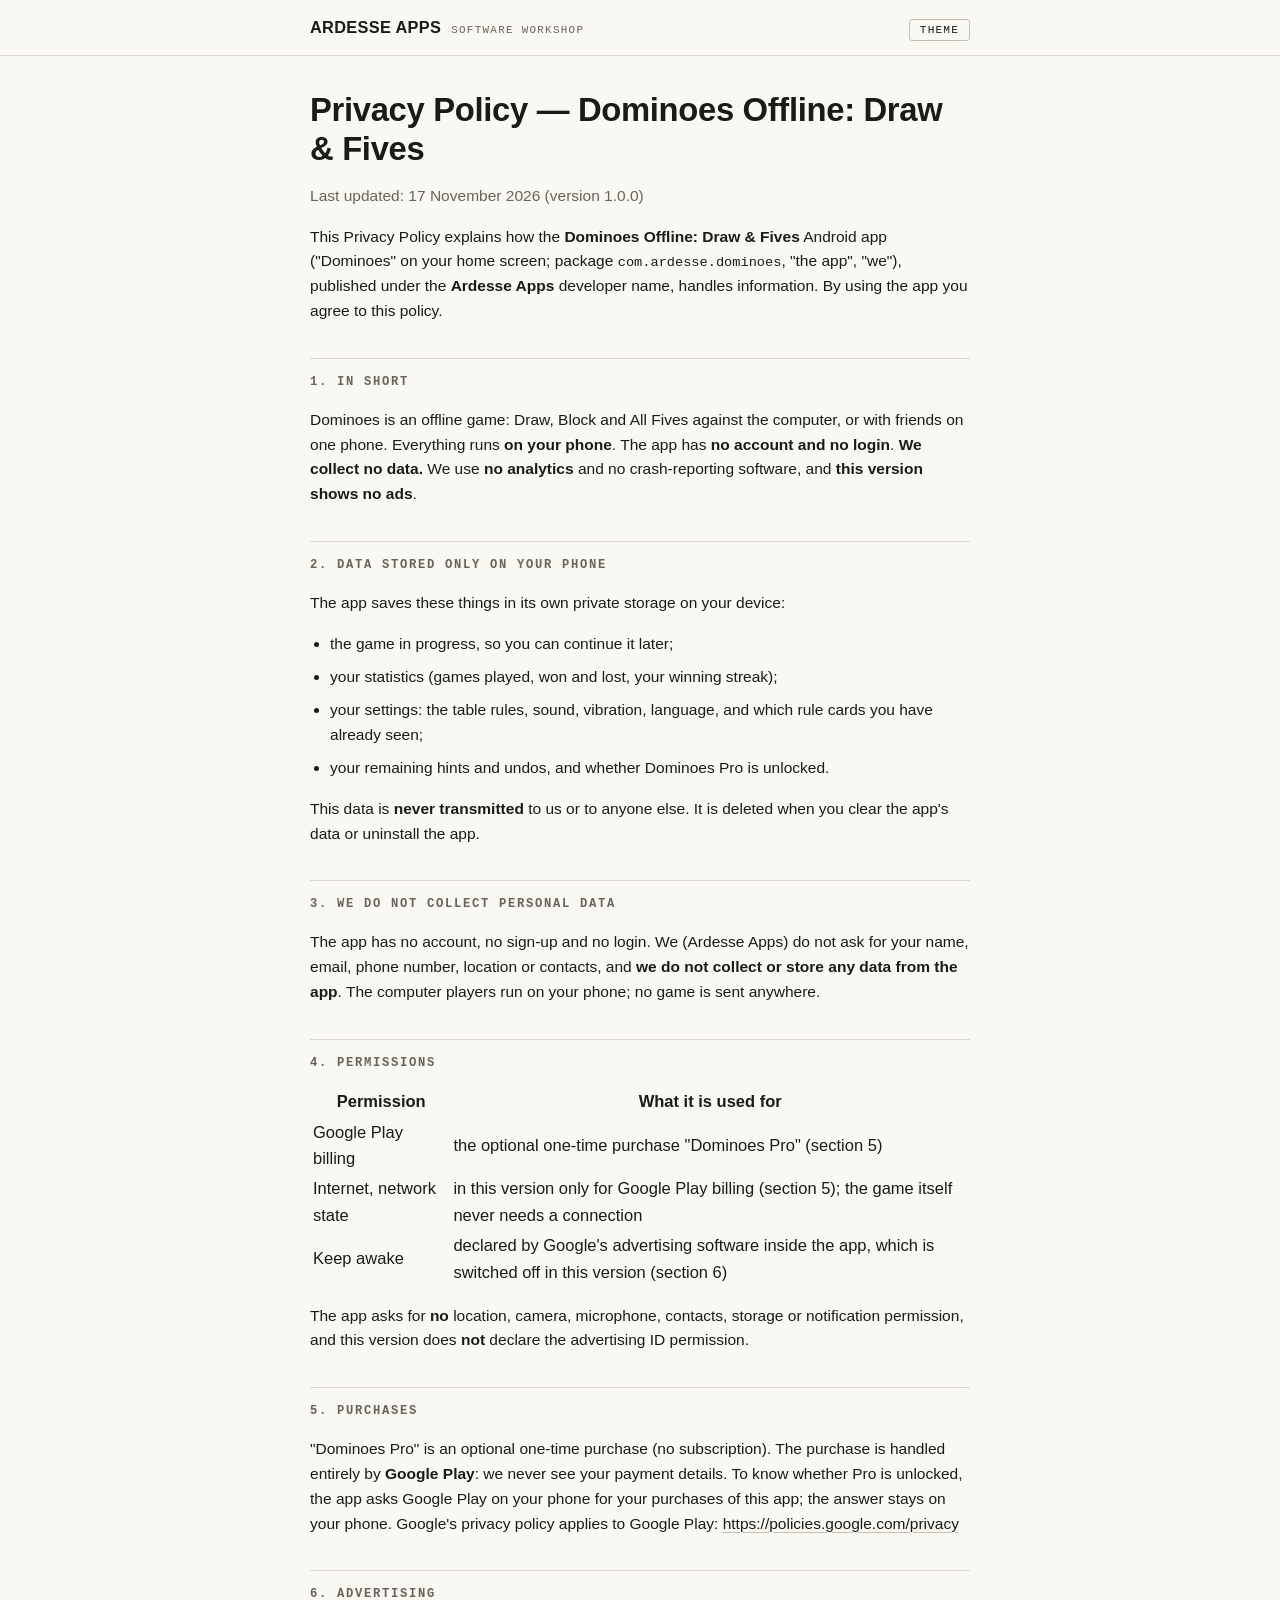
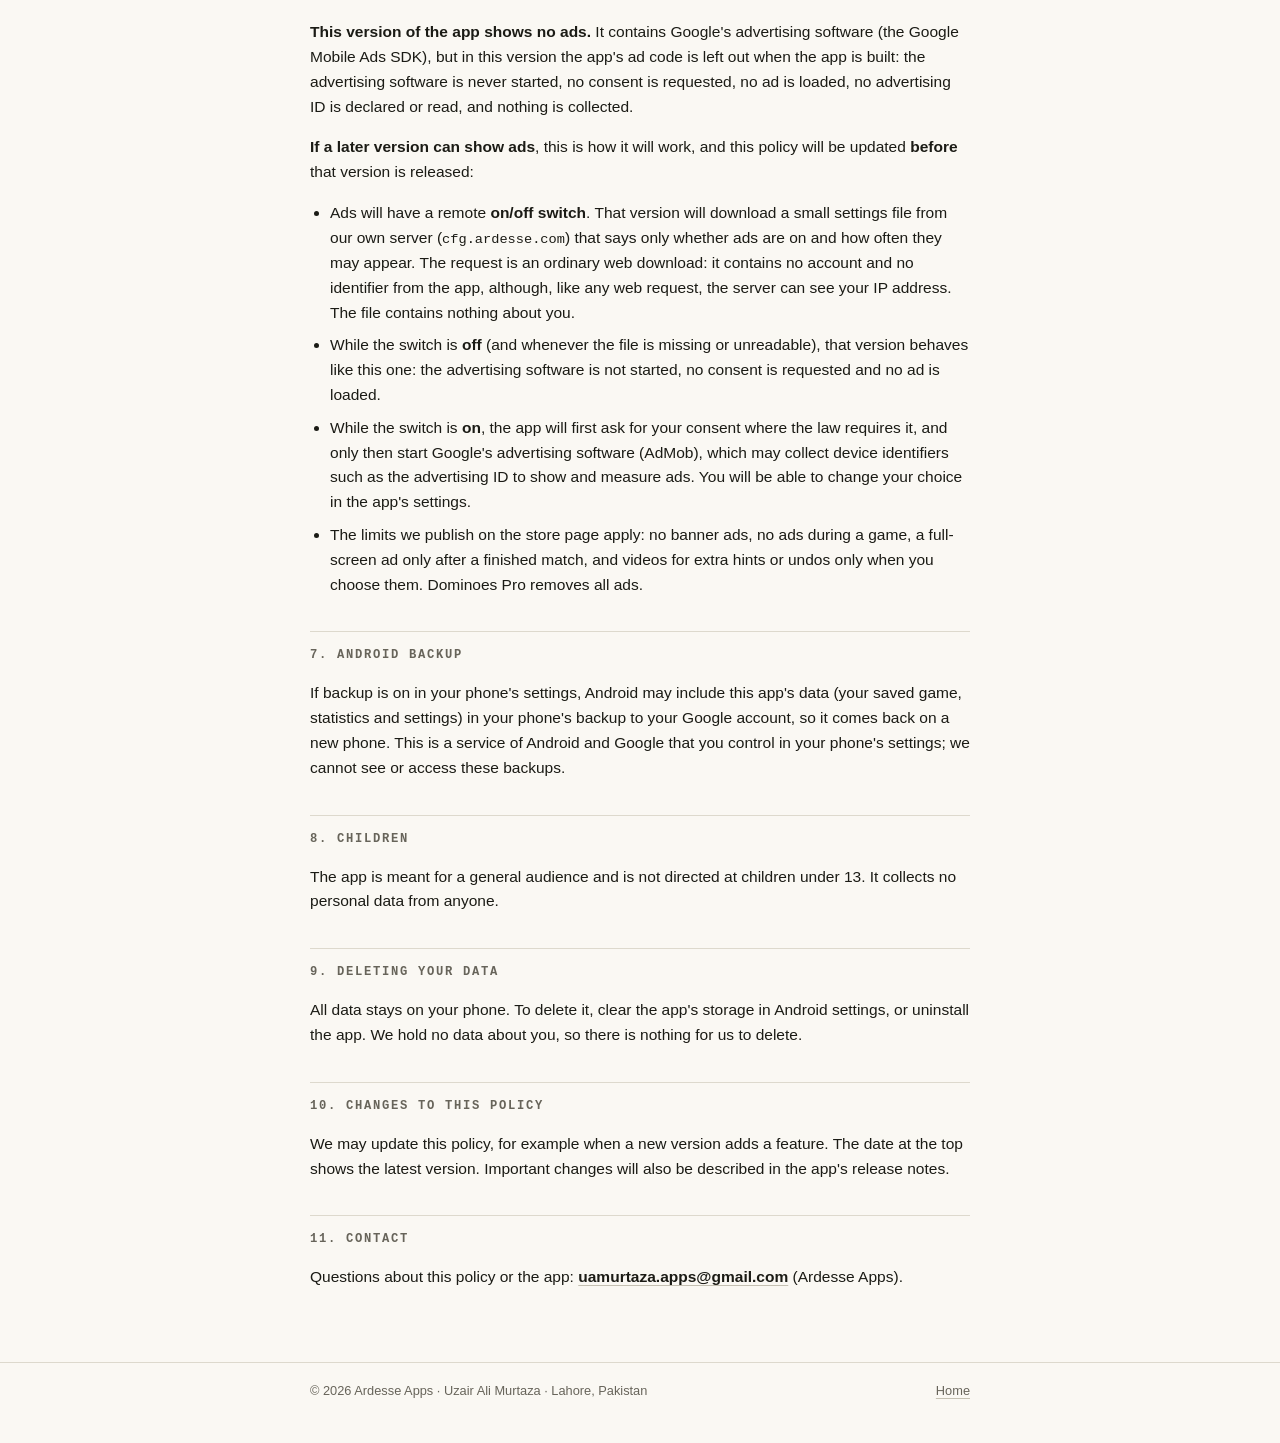
==== dominoes-privacy/index.html @ a2bd1c7e "Dominoes privacy policy page Co-Authored-By: Claude Opus 5.5 <noreply@anthropic.com>" ====
<!DOCTYPE html>
<html lang="en">
<head>
<meta charset="utf-8">
<meta name="viewport" content="width=device-width, initial-scale=1">
<title>Dominoes — Privacy Policy</title>
<meta name="description" content="Privacy policy for the Dominoes Offline Android app by Ardesse Apps: no account, your games stay on your phone, nothing sent to us, no analytics, no ads in this version.">
<link rel="canonical" href="https://uzairalimurtaza.github.io/dominoes-privacy/">
<link rel="icon" href="https://uzairalimurtaza.github.io/favicon.ico" sizes="32x32">
<link rel="apple-touch-icon" href="https://uzairalimurtaza.github.io/apple-touch-icon.png">
<script>
(function () {
  var saved = localStorage.getItem("theme");
  var system = window.matchMedia("(prefers-color-scheme: light)").matches ? "light" : "dark";
  document.documentElement.dataset.theme = saved || system;
})();
</script>
<link rel="stylesheet" href="../styles.css">
</head>
<body>
<header class="mast">
  <div class="doc">
    <a class="wordmark" href="../">Ardesse Apps<small>Software workshop</small></a>
    <div class="mast-right">
      <button class="theme-toggle" type="button" aria-label="Toggle light and dark theme">Theme</button>
    </div>
  </div>
</header>
<main class="doc">
<h1>Privacy Policy — Dominoes Offline: Draw &amp; Fives</h1>
<p class="muted">Last updated: 17 November 2026 (version 1.0.0)</p>

<p>This Privacy Policy explains how the <strong>Dominoes Offline: Draw &amp; Fives</strong> Android app ("Dominoes" on your home screen; package <code>com.ardesse.dominoes</code>, "the app", "we"), published under the <strong>Ardesse Apps</strong> developer name, handles information. By using the app you agree to this policy.</p>

<h2>1. In short</h2>

<p>Dominoes is an offline game: Draw, Block and All Fives against the computer, or with friends on one phone. Everything runs <strong>on your phone</strong>. The app has <strong>no account and no login</strong>. <strong>We collect no data.</strong> We use <strong>no analytics</strong> and no crash-reporting software, and <strong>this version shows no ads</strong>.</p>

<h2>2. Data stored only on your phone</h2>

<p>The app saves these things in its own private storage on your device:</p>

<ul>
<li>the game in progress, so you can continue it later;</li>
<li>your statistics (games played, won and lost, your winning streak);</li>
<li>your settings: the table rules, sound, vibration, language, and which rule cards you have already seen;</li>
<li>your remaining hints and undos, and whether Dominoes Pro is unlocked.</li>
</ul>

<p>This data is <strong>never transmitted</strong> to us or to anyone else. It is deleted when you clear the app's data or uninstall the app.</p>

<h2>3. We do not collect personal data</h2>

<p>The app has no account, no sign-up and no login. We (Ardesse Apps) do not ask for your name, email, phone number, location or contacts, and <strong>we do not collect or store any data from the app</strong>. The computer players run on your phone; no game is sent anywhere.</p>

<h2>4. Permissions</h2>

<table>
<thead><tr><th>Permission</th><th>What it is used for</th></tr></thead>
<tbody>
<tr><td>Google Play billing</td><td>the optional one-time purchase "Dominoes Pro" (section 5)</td></tr>
<tr><td>Internet, network state</td><td>in this version only for Google Play billing (section 5); the game itself never needs a connection</td></tr>
<tr><td>Keep awake</td><td>declared by Google's advertising software inside the app, which is switched off in this version (section 6)</td></tr>
</tbody>
</table>

<p>The app asks for <strong>no</strong> location, camera, microphone, contacts, storage or notification permission, and this version does <strong>not</strong> declare the advertising ID permission.</p>

<h2>5. Purchases</h2>

<p>"Dominoes Pro" is an optional one-time purchase (no subscription). The purchase is handled entirely by <strong>Google Play</strong>: we never see your payment details. To know whether Pro is unlocked, the app asks Google Play on your phone for your purchases of this app; the answer stays on your phone. Google's privacy policy applies to Google Play: <a href="https://policies.google.com/privacy">https://policies.google.com/privacy</a></p>

<h2>6. Advertising</h2>

<p><strong>This version of the app shows no ads.</strong> It contains Google's advertising software (the Google Mobile Ads SDK), but in this version the app's ad code is left out when the app is built: the advertising software is never started, no consent is requested, no ad is loaded, no advertising ID is declared or read, and nothing is collected.</p>

<p><strong>If a later version can show ads</strong>, this is how it will work, and this policy will be updated <strong>before</strong> that version is released:</p>

<ul>
<li>Ads will have a remote <strong>on/off switch</strong>. That version will download a small settings file from our own server (<code>cfg.ardesse.com</code>) that says only whether ads are on and how often they may appear. The request is an ordinary web download: it contains no account and no identifier from the app, although, like any web request, the server can see your IP address. The file contains nothing about you.</li>
<li>While the switch is <strong>off</strong> (and whenever the file is missing or unreadable), that version behaves like this one: the advertising software is not started, no consent is requested and no ad is loaded.</li>
<li>While the switch is <strong>on</strong>, the app will first ask for your consent where the law requires it, and only then start Google's advertising software (AdMob), which may collect device identifiers such as the advertising ID to show and measure ads. You will be able to change your choice in the app's settings.</li>
<li>The limits we publish on the store page apply: no banner ads, no ads during a game, a full-screen ad only after a finished match, and videos for extra hints or undos only when you choose them. Dominoes Pro removes all ads.</li>
</ul>

<h2>7. Android backup</h2>

<p>If backup is on in your phone's settings, Android may include this app's data (your saved game, statistics and settings) in your phone's backup to your Google account, so it comes back on a new phone. This is a service of Android and Google that you control in your phone's settings; we cannot see or access these backups.</p>

<h2>8. Children</h2>

<p>The app is meant for a general audience and is not directed at children under 13. It collects no personal data from anyone.</p>

<h2>9. Deleting your data</h2>

<p>All data stays on your phone. To delete it, clear the app's storage in Android settings, or uninstall the app. We hold no data about you, so there is nothing for us to delete.</p>

<h2>10. Changes to this policy</h2>

<p>We may update this policy, for example when a new version adds a feature. The date at the top shows the latest version. Important changes will also be described in the app's release notes.</p>

<h2>11. Contact</h2>

<p>Questions about this policy or the app: <strong><a href="mailto:uamurtaza.apps@gmail.com">uamurtaza.apps@gmail.com</a></strong> (Ardesse Apps).</p>
</main>
<footer class="site">
  <div class="doc">
    <span>&#169; 2026 Ardesse Apps &#183; Uzair Ali Murtaza &#183; Lahore, Pakistan</span>
    <a href="../">Home</a>
  </div>
</footer>
<script>
(function () {
  var btn = document.querySelector(".theme-toggle");
  btn.addEventListener("click", function () {
    var next = document.documentElement.dataset.theme === "light" ? "dark" : "light";
    document.documentElement.dataset.theme = next;
    localStorage.setItem("theme", next);
  });
})();
</script>
</body>
</html>
---- styles.css ----
/* Forgeline — "the spec sheet" design system. Shared by every page; no build step. */

:root {
  --bg: #0f1110; --surface: #161917; --ink: #ece9e1; --muted: #a3a094;
  --hair: #2b2e2b; --hair-strong: #3c403c;
  --sm: #58c0b4; --tb: #d9a856;
  --sans: -apple-system, BlinkMacSystemFont, "Segoe UI", Roboto, "Helvetica Neue", Arial, sans-serif;
  --mono: ui-monospace, "SF Mono", SFMono-Regular, Menlo, Consolas, "Liberation Mono", monospace;
}
:root[data-theme="light"] {
  --bg: #faf8f3; --surface: #ffffff; --ink: #1b1b15; --muted: #67645a;
  --hair: #ddd9cd; --hair-strong: #c4c0b2;
  --sm: #00695c; --tb: #7d5712;
}
/* No-JS fallback: honour the system preference before the toggle script runs */
@media (prefers-color-scheme: light) {
  :root:not([data-theme]) {
    --bg: #faf8f3; --surface: #ffffff; --ink: #1b1b15; --muted: #67645a;
    --hair: #ddd9cd; --hair-strong: #c4c0b2;
    --sm: #00695c; --tb: #7d5712;
  }
}

* { box-sizing: border-box; }
html { -webkit-text-size-adjust: 100%; }
body {
  margin: 0; background: var(--bg); color: var(--ink);
  font-family: var(--sans); font-size: 16.5px; line-height: 1.6;
}
img { max-width: 100%; height: auto; display: block; }
a { color: inherit; text-decoration-thickness: 1px; text-underline-offset: 3px; }
a:hover { text-decoration-thickness: 2px; }
a:focus-visible, button:focus-visible {
  outline: 2px solid var(--ink); outline-offset: 3px; border-radius: 2px;
}
::selection { background: var(--ink); color: var(--bg); }

.wrap { max-width: 980px; margin: 0 auto; padding: 0 20px; }
.doc  { max-width: 700px; margin: 0 auto; padding: 0 20px 56px; }

/* ── Masthead ─────────────────────────────────────────────── */
.mast {
  border-bottom: 1px solid var(--hair);
}
.mast .wrap, .mast .doc {
  display: flex; align-items: baseline; justify-content: space-between;
  gap: 12px; padding-top: 14px; padding-bottom: 14px;
}
.mast .doc { padding-bottom: 14px; }
.wordmark {
  font-weight: 800; letter-spacing: 0.02em; font-size: 1.02rem;
  text-transform: uppercase; text-decoration: none; white-space: nowrap;
}
.wordmark small {
  font-family: var(--mono); font-weight: 400; font-size: 0.68rem;
  color: var(--muted); letter-spacing: 0.12em; margin-left: 10px;
}
.mast-right { display: flex; align-items: baseline; gap: 16px; }
.mast-loc {
  font-family: var(--mono); font-size: 0.68rem; letter-spacing: 0.12em;
  text-transform: uppercase; color: var(--muted);
}
.theme-toggle {
  background: none; color: var(--ink); border: 1px solid var(--hair-strong);
  border-radius: 3px; padding: 4px 10px; cursor: pointer;
  font-family: var(--mono); font-size: 0.7rem; letter-spacing: 0.1em; text-transform: uppercase;
}
.theme-toggle:hover { border-color: var(--ink); }
@media (max-width: 620px) {
  .wordmark small, .mast-loc { display: none; }
}

/* ── Spec-sheet primitives ────────────────────────────────── */
.kicker {
  font-family: var(--mono); font-size: 0.7rem; letter-spacing: 0.16em;
  text-transform: uppercase; color: var(--muted); margin: 0 0 10px;
}
.rule { border: 0; border-top: 1px solid var(--hair); margin: 0; }
.rule-strong { border: 0; border-top: 2px solid var(--ink); margin: 0; }

/* ── Hero (index) ─────────────────────────────────────────── */
.hero { padding-top: 44px; }
.hero h1 {
  font-size: clamp(2rem, 6.5vw, 3.4rem); line-height: 1.06;
  letter-spacing: -0.015em; font-weight: 800; margin: 0 0 14px; max-width: 17ch;
}
.hero .lede { color: var(--muted); font-size: 1.06rem; max-width: 52ch; margin: 0 0 34px; }
.hero .lede strong { color: var(--ink); font-weight: 600; }

.facts-strip {
  display: grid; grid-template-columns: repeat(4, 1fr);
  border-top: 2px solid var(--ink); border-bottom: 1px solid var(--hair);
  margin-bottom: 8px;
}
.facts-strip > div { padding: 14px 14px 16px; border-left: 1px solid var(--hair); }
.facts-strip > div:first-child { border-left: 0; padding-left: 0; }
.facts-strip b {
  display: block; font-size: 1.45rem; font-weight: 800;
  font-variant-numeric: tabular-nums; line-height: 1.15;
}
.facts-strip span {
  font-family: var(--mono); font-size: 0.64rem; letter-spacing: 0.13em;
  text-transform: uppercase; color: var(--muted);
}
@media (max-width: 560px) {
  .facts-strip { grid-template-columns: 1fr 1fr; }
  .facts-strip > div:nth-child(3) { border-left: 0; padding-left: 0; }
  .facts-strip > div:nth-child(n+3) { border-top: 1px solid var(--hair); }
}

/* ── App sections (index) ─────────────────────────────────── */
.app { padding-top: 46px; padding-bottom: 10px; }
.app-head { display: flex; align-items: center; gap: 16px; margin: 18px 0 6px; }
.app-head img { width: 64px; height: 64px; border-radius: 14px; border: 1px solid var(--hair); flex-shrink: 0; }
.app-head > div { min-width: 0; }
.app-head h2 { font-size: clamp(1.4rem, 4vw, 1.9rem); letter-spacing: -0.01em; font-weight: 800; margin: 0; line-height: 1.15; }
.app-head .sub { color: var(--muted); font-size: 0.95rem; margin: 2px 0 0; }
.app .claim { max-width: 58ch; margin: 14px 0 22px; }

.accent-sm { color: var(--sm); }
.accent-tb { color: var(--tb); }

.shots {
  display: flex; gap: 12px; overflow-x: auto; padding: 4px 2px 14px;
  scroll-snap-type: x proximity; -webkit-overflow-scrolling: touch;
  scrollbar-width: thin; scrollbar-color: var(--hair-strong) transparent;
}
.shots img {
  height: auto; width: 216px; flex: 0 0 auto; scroll-snap-align: start;
  border: 1px solid var(--hair); border-radius: 10px; background: var(--surface);
}
@media (max-width: 560px) { .shots img { width: 186px; } }

.spec { margin: 16px 0 0; }
.spec-grid { display: grid; grid-template-columns: 1fr 1fr; gap: 0 40px; }
@media (max-width: 720px) { .spec-grid { grid-template-columns: 1fr; } }
.spec dl { margin: 0; }
.spec .row {
  display: grid; grid-template-columns: 42% minmax(0, 1fr); gap: 12px;
  padding: 8px 0; border-bottom: 1px solid var(--hair);
}
.spec dt {
  font-family: var(--mono); font-size: 0.66rem; letter-spacing: 0.13em;
  text-transform: uppercase; color: var(--muted); padding-top: 3px;
}
.spec dd { margin: 0; font-size: 0.93rem; overflow-wrap: anywhere; }
.spec dd .arabic { font-size: 1.05em; }

.footnote {
  display: grid; grid-template-columns: auto 1fr; gap: 10px;
  margin: 18px 0 0; color: var(--muted); font-size: 0.87rem; max-width: 62ch;
}
.footnote .mark { font-family: var(--mono); }

.app-actions { display: flex; flex-wrap: wrap; gap: 10px 14px; margin: 24px 0 6px; align-items: center; }
.btn {
  display: inline-block; text-decoration: none;
  font-family: var(--mono); font-size: 0.74rem; letter-spacing: 0.1em; text-transform: uppercase;
  padding: 10px 16px; border-radius: 3px; border: 1px solid var(--ink);
}
.btn-solid { background: var(--ink); color: var(--bg); }
.btn-solid:hover { background: var(--bg); color: var(--ink); }
.btn-ghost { color: var(--ink); border-color: var(--hair-strong); }
.btn-ghost:hover { border-color: var(--ink); }
.app-actions .quiet { font-size: 0.85rem; color: var(--muted); }

/* ── Principles / clauses ─────────────────────────────────── */
.clauses { display: grid; grid-template-columns: repeat(3, 1fr); gap: 28px; padding: 20px 0 8px; }
@media (max-width: 720px) { .clauses { grid-template-columns: 1fr; gap: 20px; } }
.clause .num {
  font-family: var(--mono); font-size: 0.7rem; letter-spacing: 0.14em; color: var(--muted);
  display: block; border-top: 1px solid var(--hair-strong); padding-top: 10px; margin-bottom: 8px;
}
.clause h3 { margin: 0 0 6px; font-size: 1.02rem; font-weight: 700; }
.clause p { margin: 0; color: var(--muted); font-size: 0.92rem; }

/* ── Maker / footer ───────────────────────────────────────── */
.maker { padding-top: 10px; padding-bottom: 26px; }
.maker p { max-width: 60ch; margin: 14px 0; }
.maker .contact-line { font-family: var(--mono); font-size: 0.82rem; }
.maker .contact-line a { color: var(--ink); }

footer.site {
  border-top: 1px solid var(--hair); color: var(--muted); font-size: 0.8rem;
}
footer.site .wrap, footer.site .doc {
  display: flex; flex-wrap: wrap; gap: 6px 22px; justify-content: space-between;
  padding-top: 18px; padding-bottom: 42px;
}
footer.site a { color: var(--muted); }

/* ── Document pages (product + privacy) ───────────────────── */
.doc-title { padding-top: 36px; }
.doc h1 { font-size: clamp(1.5rem, 5vw, 2.05rem); font-weight: 800; letter-spacing: -0.01em; line-height: 1.2; margin: 34px 0 8px; }
.doc-title h1 { font-size: clamp(1.6rem, 5vw, 2.2rem); letter-spacing: -0.01em; font-weight: 800; line-height: 1.15; margin: 8px 0 6px; }
.doc-title .muted, .doc .muted { color: var(--muted); }
.doc h2 {
  font-family: var(--mono); font-size: 0.76rem; letter-spacing: 0.14em; text-transform: uppercase;
  color: var(--muted); border-top: 1px solid var(--hair); padding-top: 14px; margin: 34px 0 12px;
}
.doc p, .doc li { font-size: 0.97rem; }
.doc ul { padding-left: 20px; }
.doc li { margin-bottom: 8px; }
.doc code { font-family: var(--mono); font-size: 0.88em; }
.doc a { text-decoration-color: var(--hair-strong); }
.doc a:hover { text-decoration-color: var(--ink); }
.doc dl.facts {
  display: grid; grid-template-columns: max-content 1fr; gap: 0 18px;
  border-top: 2px solid var(--ink); margin: 26px 0; padding: 0;
}
.doc dl.facts dt {
  font-family: var(--mono); font-size: 0.66rem; letter-spacing: 0.13em; text-transform: uppercase;
  color: var(--muted); padding: 9px 0; border-bottom: 1px solid var(--hair);
}
.doc dl.facts dd { margin: 0; padding: 7px 0; border-bottom: 1px solid var(--hair); font-size: 0.93rem; overflow-wrap: anywhere; }
.doc .shots { margin-top: 8px; }
.doc .wide-shot { border: 1px solid var(--hair); border-radius: 10px; margin: 8px 0; }

/* ── Motion & print ───────────────────────────────────────── */
@media (prefers-reduced-motion: no-preference) {
  html { scroll-behavior: smooth; }
  .btn, .theme-toggle { transition: background 120ms ease, color 120ms ease, border-color 120ms ease; }
}
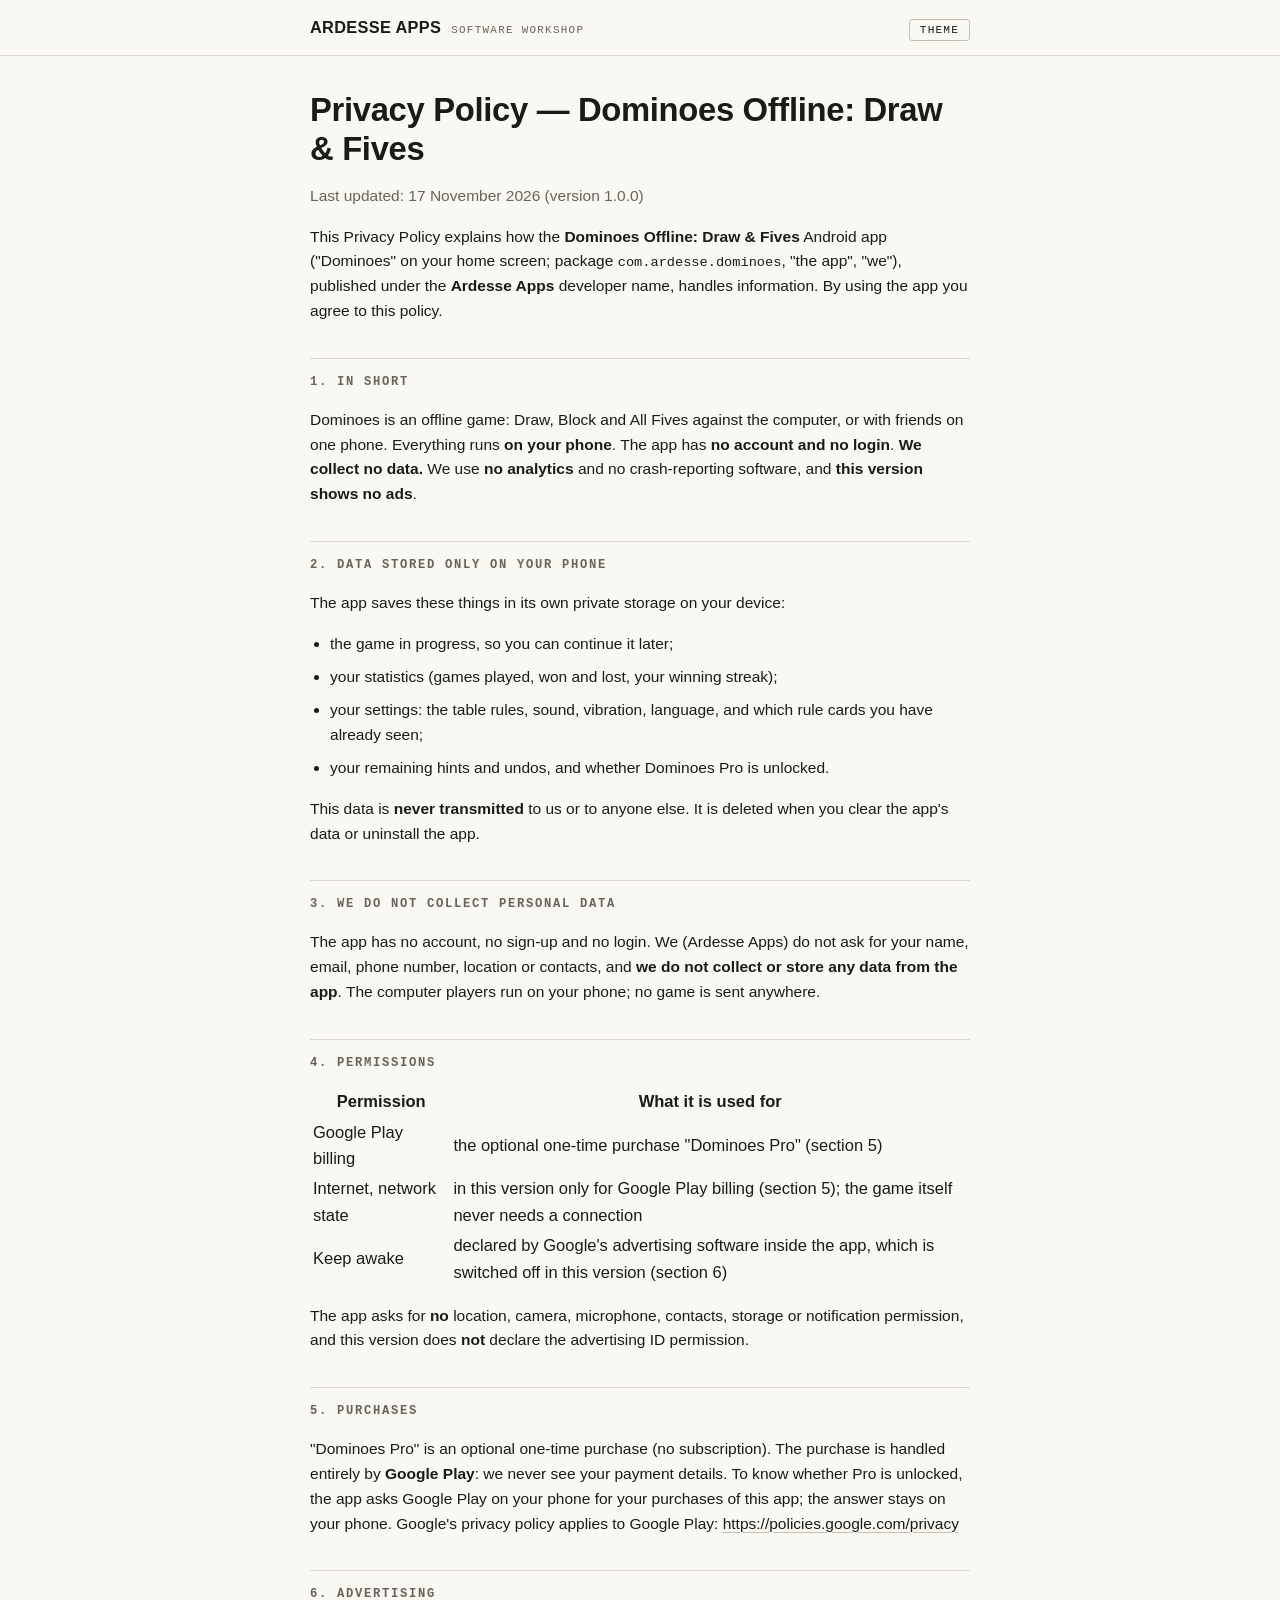
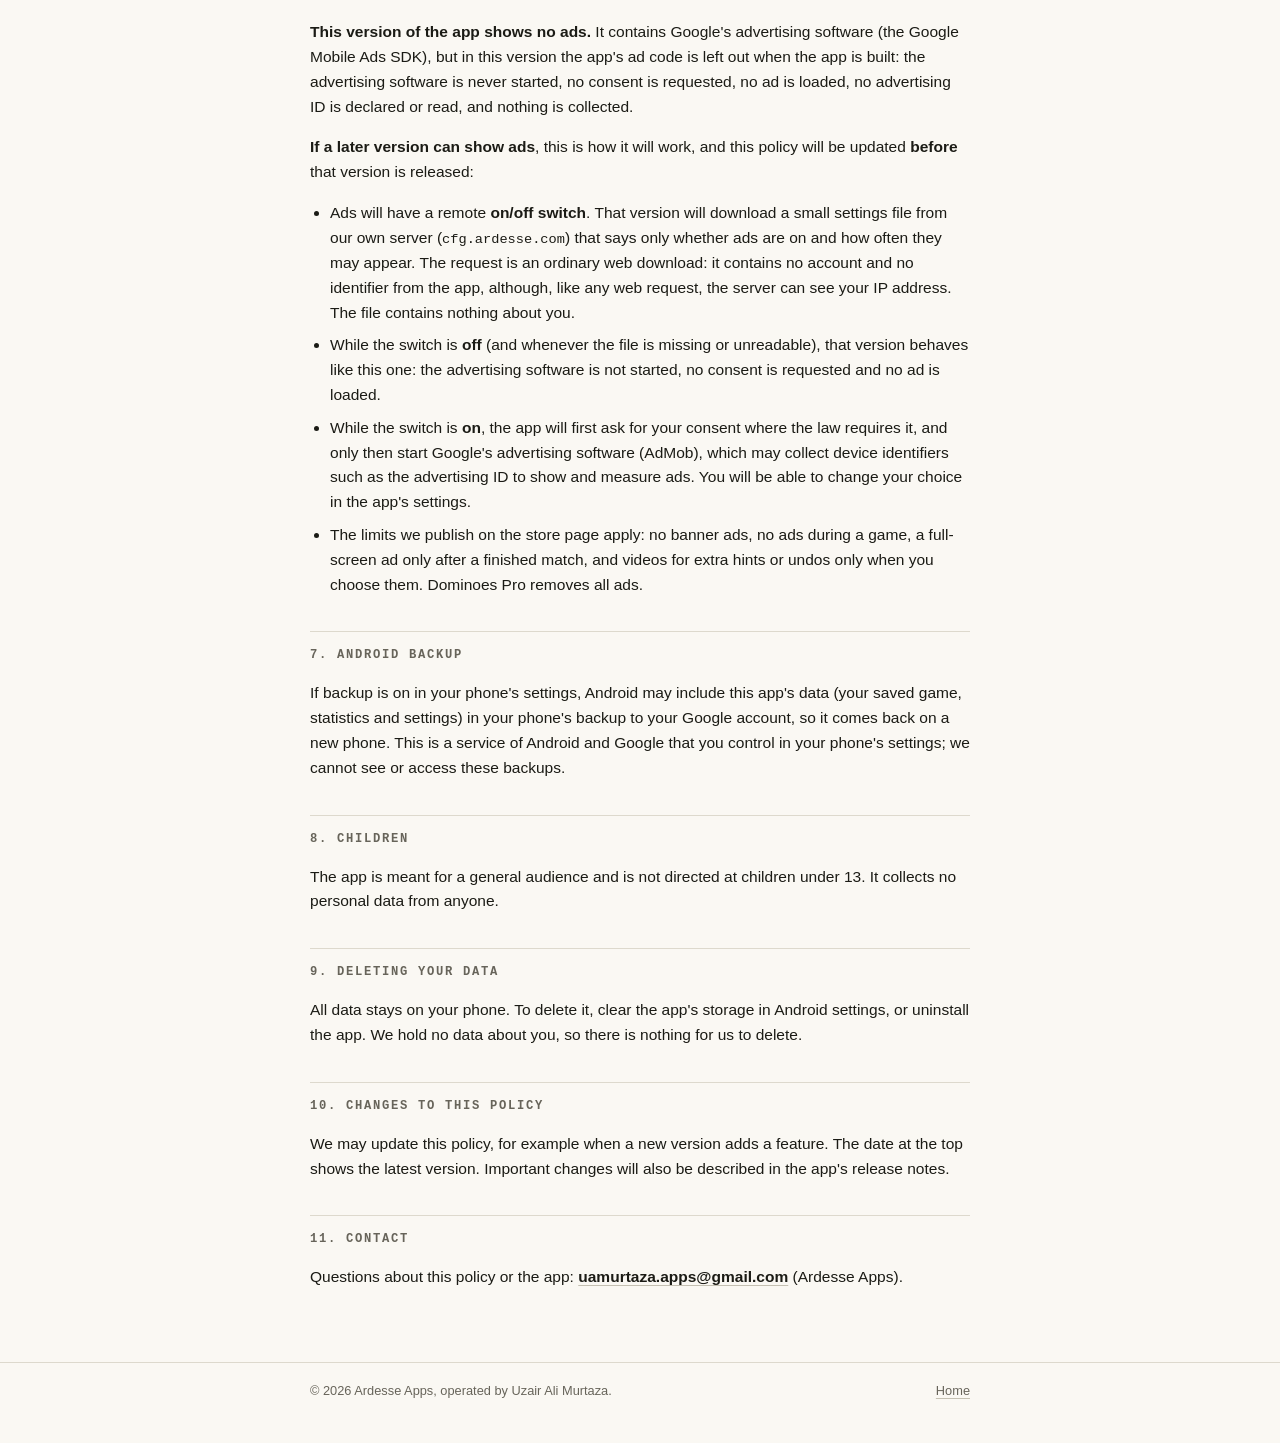
==== commit 246490af: "Identity clean-up: brand-only "Ardesse Apps", no personal name, city or personal Gmail - Home page: " ====
--- a/dominoes-privacy/index.html
+++ b/dominoes-privacy/index.html
@@ -105,7 +105,7 @@
 </main>
 <footer class="site">
   <div class="doc">
-    <span>&#169; 2026 Ardesse Apps &#183; Uzair Ali Murtaza &#183; Lahore, Pakistan</span>
+    <span>&#169; 2026 Ardesse Apps, operated by Uzair Ali Murtaza.</span>
     <a href="../">Home</a>
   </div>
 </footer>
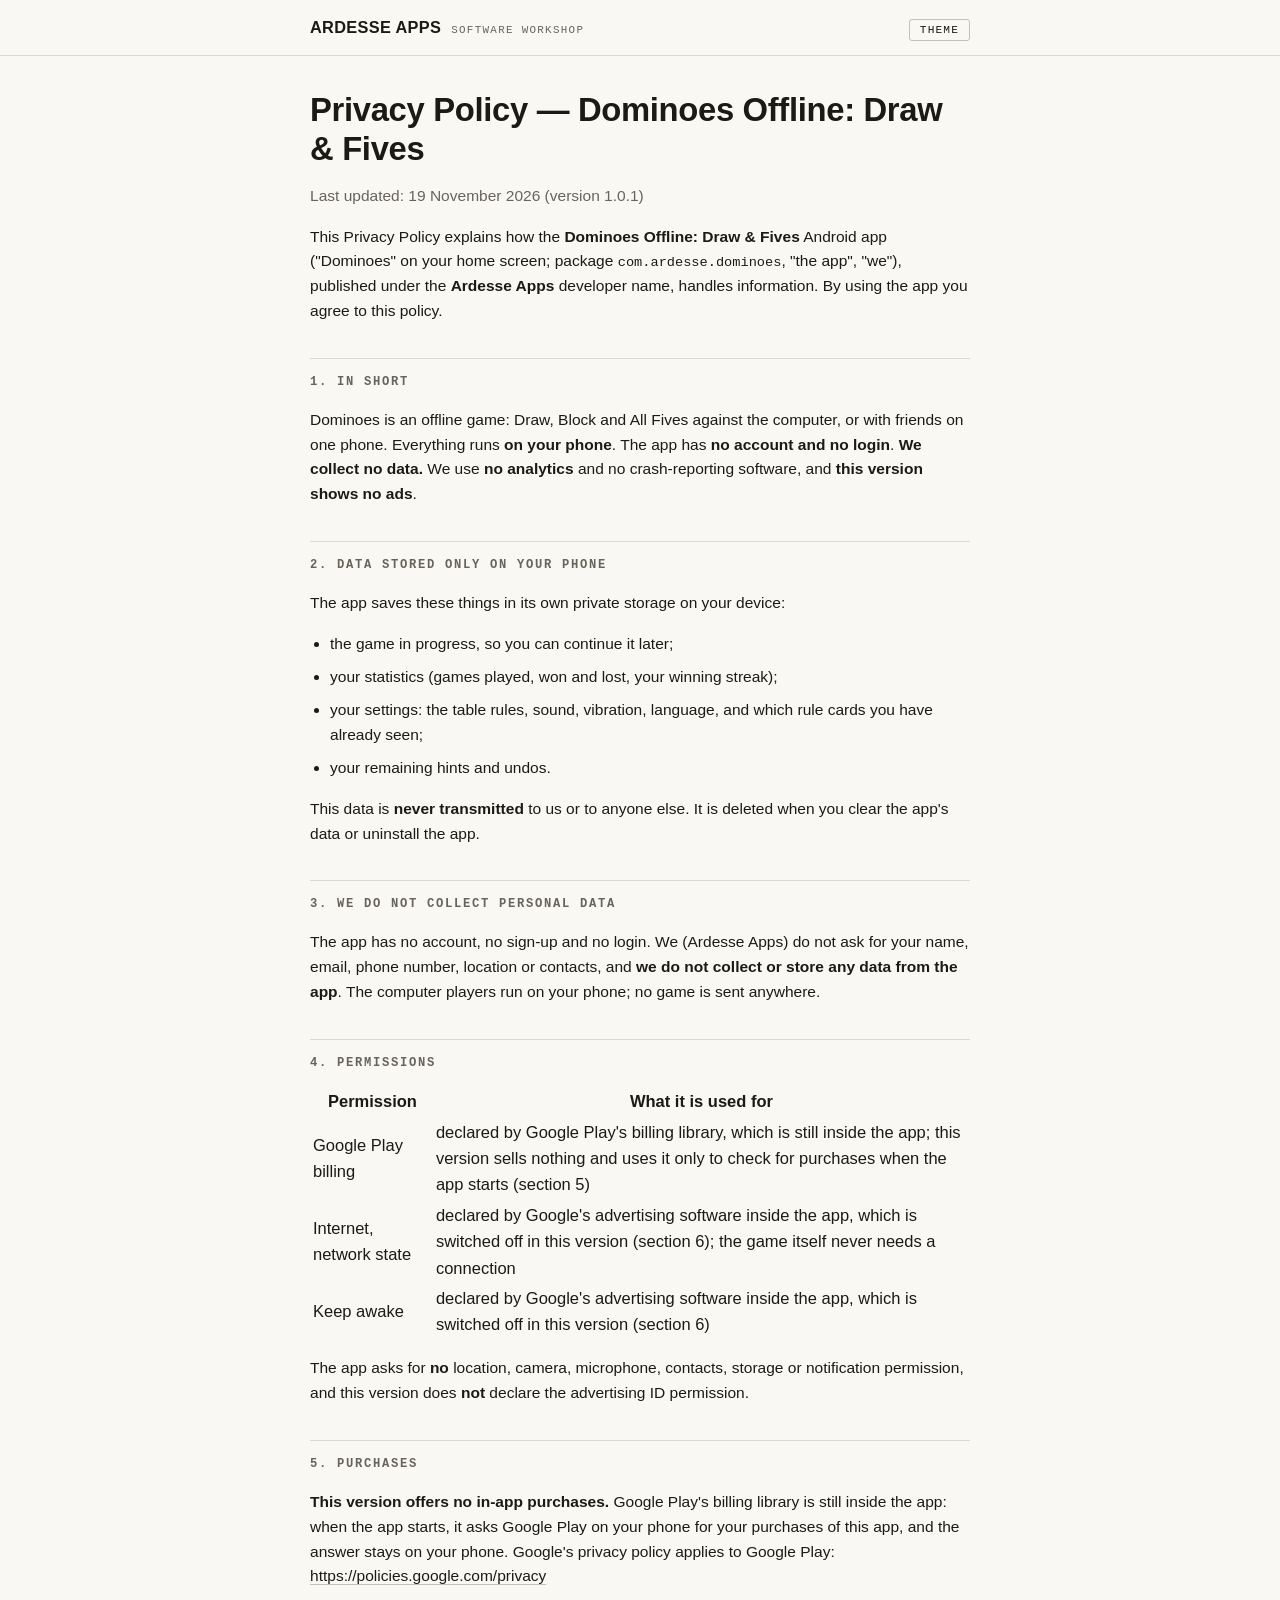
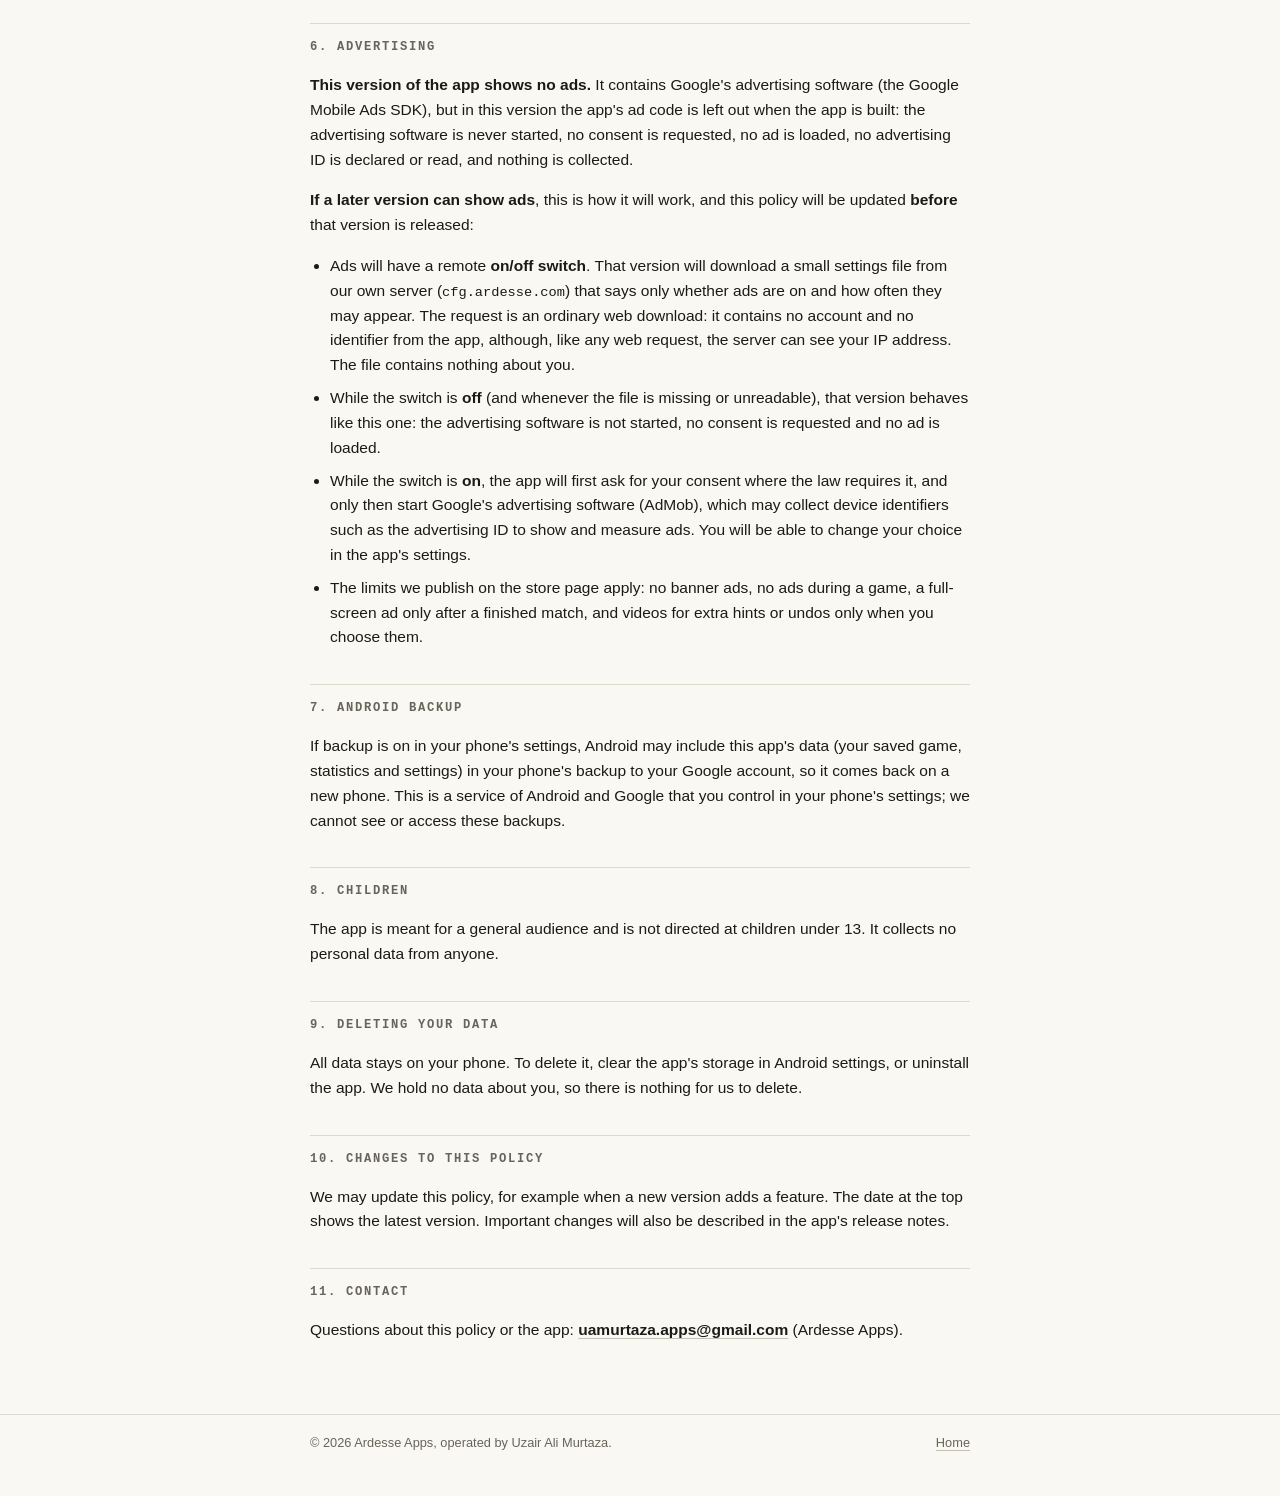
==== commit e2e8c254: "Dominoes privacy policy for 1.0.1: no in-app purchases, Dominoes Pro removed - Version line: 19 Nove" ====
--- a/dominoes-privacy/index.html
+++ b/dominoes-privacy/index.html
@@ -28,7 +28,7 @@
 </header>
 <main class="doc">
 <h1>Privacy Policy — Dominoes Offline: Draw &amp; Fives</h1>
-<p class="muted">Last updated: 17 November 2026 (version 1.0.0)</p>
+<p class="muted">Last updated: 19 November 2026 (version 1.0.1)</p>
 
 <p>This Privacy Policy explains how the <strong>Dominoes Offline: Draw &amp; Fives</strong> Android app ("Dominoes" on your home screen; package <code>com.ardesse.dominoes</code>, "the app", "we"), published under the <strong>Ardesse Apps</strong> developer name, handles information. By using the app you agree to this policy.</p>
 
@@ -44,7 +44,7 @@
 <li>the game in progress, so you can continue it later;</li>
 <li>your statistics (games played, won and lost, your winning streak);</li>
 <li>your settings: the table rules, sound, vibration, language, and which rule cards you have already seen;</li>
-<li>your remaining hints and undos, and whether Dominoes Pro is unlocked.</li>
+<li>your remaining hints and undos.</li>
 </ul>
 
 <p>This data is <strong>never transmitted</strong> to us or to anyone else. It is deleted when you clear the app's data or uninstall the app.</p>
@@ -58,8 +58,8 @@
 <table>
 <thead><tr><th>Permission</th><th>What it is used for</th></tr></thead>
 <tbody>
-<tr><td>Google Play billing</td><td>the optional one-time purchase "Dominoes Pro" (section 5)</td></tr>
-<tr><td>Internet, network state</td><td>in this version only for Google Play billing (section 5); the game itself never needs a connection</td></tr>
+<tr><td>Google Play billing</td><td>declared by Google Play's billing library, which is still inside the app; this version sells nothing and uses it only to check for purchases when the app starts (section 5)</td></tr>
+<tr><td>Internet, network state</td><td>declared by Google's advertising software inside the app, which is switched off in this version (section 6); the game itself never needs a connection</td></tr>
 <tr><td>Keep awake</td><td>declared by Google's advertising software inside the app, which is switched off in this version (section 6)</td></tr>
 </tbody>
 </table>
@@ -68,7 +68,7 @@
 
 <h2>5. Purchases</h2>
 
-<p>"Dominoes Pro" is an optional one-time purchase (no subscription). The purchase is handled entirely by <strong>Google Play</strong>: we never see your payment details. To know whether Pro is unlocked, the app asks Google Play on your phone for your purchases of this app; the answer stays on your phone. Google's privacy policy applies to Google Play: <a href="https://policies.google.com/privacy">https://policies.google.com/privacy</a></p>
+<p><strong>This version offers no in-app purchases.</strong> Google Play's billing library is still inside the app: when the app starts, it asks Google Play on your phone for your purchases of this app, and the answer stays on your phone. Google's privacy policy applies to Google Play: <a href="https://policies.google.com/privacy">https://policies.google.com/privacy</a></p>
 
 <h2>6. Advertising</h2>
 
@@ -80,7 +80,7 @@
 <li>Ads will have a remote <strong>on/off switch</strong>. That version will download a small settings file from our own server (<code>cfg.ardesse.com</code>) that says only whether ads are on and how often they may appear. The request is an ordinary web download: it contains no account and no identifier from the app, although, like any web request, the server can see your IP address. The file contains nothing about you.</li>
 <li>While the switch is <strong>off</strong> (and whenever the file is missing or unreadable), that version behaves like this one: the advertising software is not started, no consent is requested and no ad is loaded.</li>
 <li>While the switch is <strong>on</strong>, the app will first ask for your consent where the law requires it, and only then start Google's advertising software (AdMob), which may collect device identifiers such as the advertising ID to show and measure ads. You will be able to change your choice in the app's settings.</li>
-<li>The limits we publish on the store page apply: no banner ads, no ads during a game, a full-screen ad only after a finished match, and videos for extra hints or undos only when you choose them. Dominoes Pro removes all ads.</li>
+<li>The limits we publish on the store page apply: no banner ads, no ads during a game, a full-screen ad only after a finished match, and videos for extra hints or undos only when you choose them.</li>
 </ul>
 
 <h2>7. Android backup</h2>
